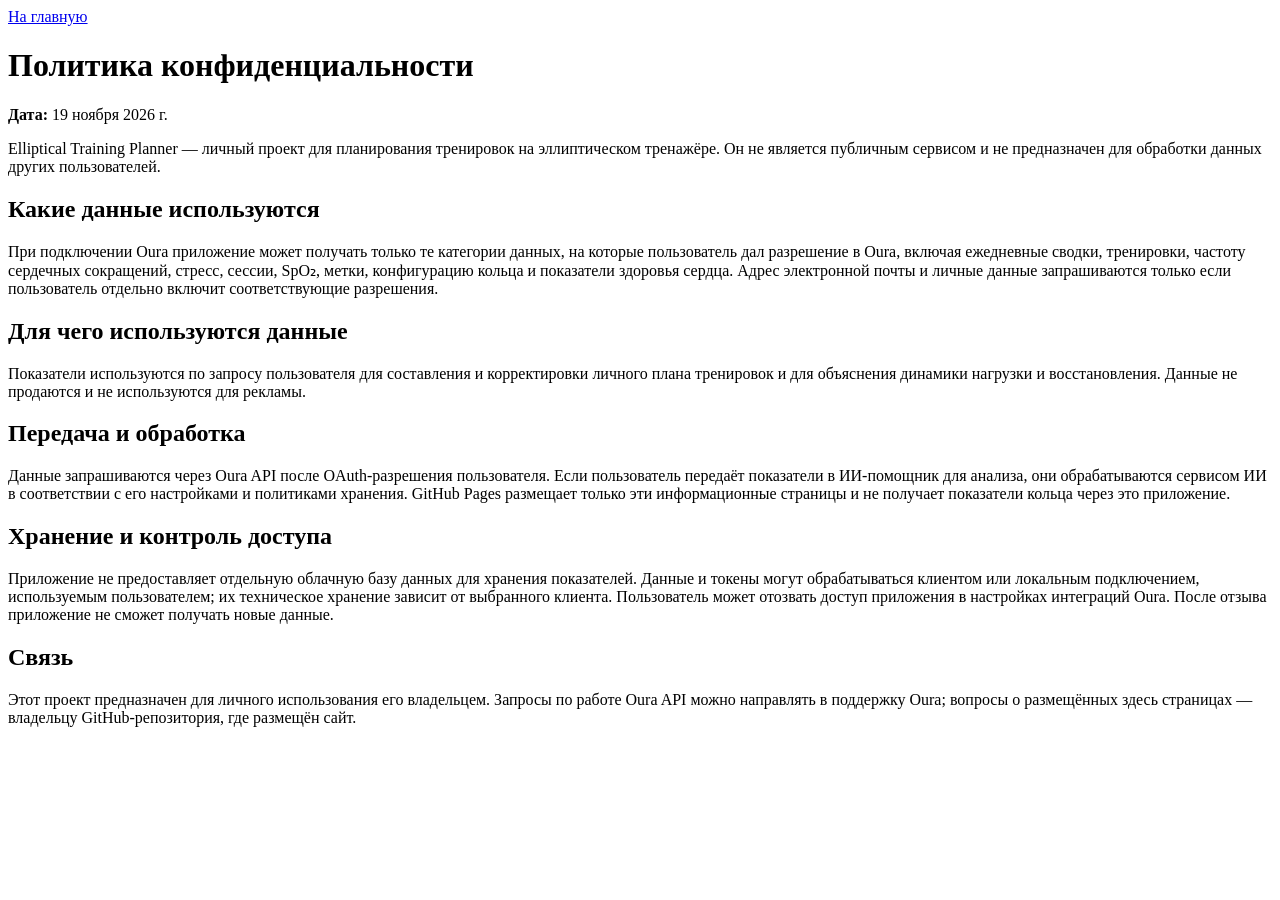
==== privacy.html @ 871662a0 "Add privacy.html for Oura training planner" ====
<!doctype html>
<html lang="ru">
<head>
  <meta charset="utf-8">
  <meta name="viewport" content="width=device-width, initial-scale=1">
  <title>Политика конфиденциальности — Elliptical Training Planner</title>
  <link rel="stylesheet" href="style.css">
</head>
<body>
  <main>
    <a href="index.html">На главную</a>
    <h1>Политика конфиденциальности</h1>
    <p><strong>Дата:</strong> 19 ноября 2026 г.</p>
    <p>Elliptical Training Planner — личный проект для планирования тренировок на эллиптическом тренажёре. Он не является публичным сервисом и не предназначен для обработки данных других пользователей.</p>
    <h2>Какие данные используются</h2>
    <p>При подключении Oura приложение может получать только те категории данных, на которые пользователь дал разрешение в Oura, включая ежедневные сводки, тренировки, частоту сердечных сокращений, стресс, сессии, SpO₂, метки, конфигурацию кольца и показатели здоровья сердца. Адрес электронной почты и личные данные запрашиваются только если пользователь отдельно включит соответствующие разрешения.</p>
    <h2>Для чего используются данные</h2>
    <p>Показатели используются по запросу пользователя для составления и корректировки личного плана тренировок и для объяснения динамики нагрузки и восстановления. Данные не продаются и не используются для рекламы.</p>
    <h2>Передача и обработка</h2>
    <p>Данные запрашиваются через Oura API после OAuth-разрешения пользователя. Если пользователь передаёт показатели в ИИ-помощник для анализа, они обрабатываются сервисом ИИ в соответствии с его настройками и политиками хранения. GitHub Pages размещает только эти информационные страницы и не получает показатели кольца через это приложение.</p>
    <h2>Хранение и контроль доступа</h2>
    <p>Приложение не предоставляет отдельную облачную базу данных для хранения показателей. Данные и токены могут обрабатываться клиентом или локальным подключением, используемым пользователем; их техническое хранение зависит от выбранного клиента. Пользователь может отозвать доступ приложения в настройках интеграций Oura. После отзыва приложение не сможет получать новые данные.</p>
    <h2>Связь</h2>
    <p>Этот проект предназначен для личного использования его владельцем. Запросы по работе Oura API можно направлять в поддержку Oura; вопросы о размещённых здесь страницах — владельцу GitHub-репозитория, где размещён сайт.</p>
  </main>
</body>
</html>
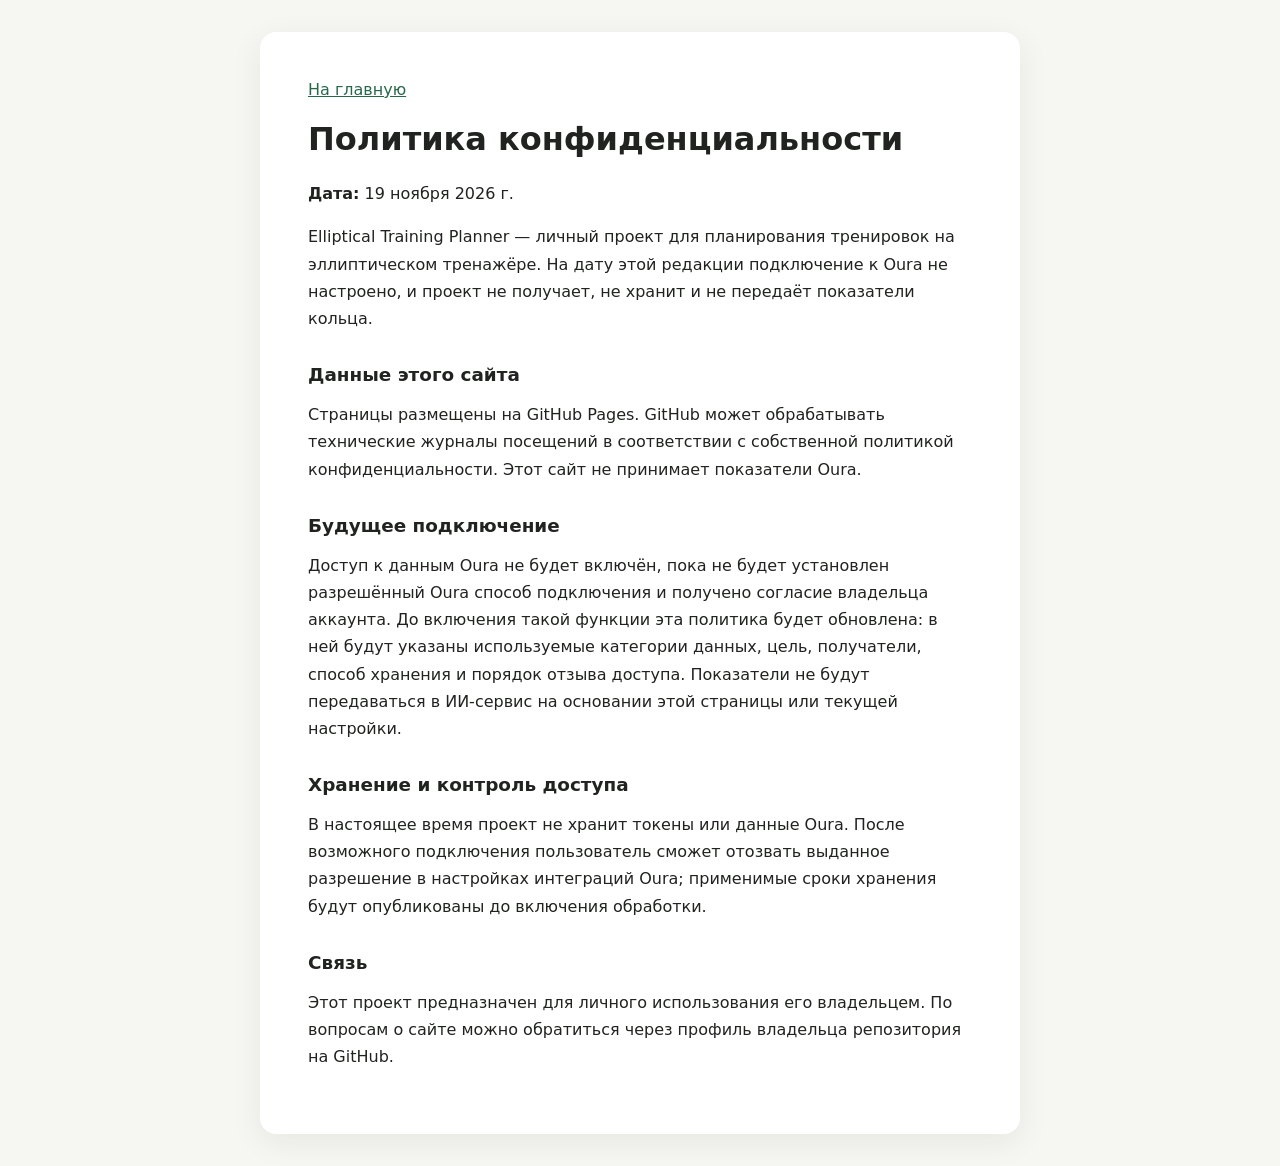
==== commit e9f694f2: "Clarify Oura integration is not active yet" ====
--- a/privacy.html
+++ b/privacy.html
@@ -11,17 +11,15 @@
     <a href="index.html">На главную</a>
     <h1>Политика конфиденциальности</h1>
     <p><strong>Дата:</strong> 19 ноября 2026 г.</p>
-    <p>Elliptical Training Planner — личный проект для планирования тренировок на эллиптическом тренажёре. Он не является публичным сервисом и не предназначен для обработки данных других пользователей.</p>
-    <h2>Какие данные используются</h2>
-    <p>При подключении Oura приложение может получать только те категории данных, на которые пользователь дал разрешение в Oura, включая ежедневные сводки, тренировки, частоту сердечных сокращений, стресс, сессии, SpO₂, метки, конфигурацию кольца и показатели здоровья сердца. Адрес электронной почты и личные данные запрашиваются только если пользователь отдельно включит соответствующие разрешения.</p>
-    <h2>Для чего используются данные</h2>
-    <p>Показатели используются по запросу пользователя для составления и корректировки личного плана тренировок и для объяснения динамики нагрузки и восстановления. Данные не продаются и не используются для рекламы.</p>
-    <h2>Передача и обработка</h2>
-    <p>Данные запрашиваются через Oura API после OAuth-разрешения пользователя. Если пользователь передаёт показатели в ИИ-помощник для анализа, они обрабатываются сервисом ИИ в соответствии с его настройками и политиками хранения. GitHub Pages размещает только эти информационные страницы и не получает показатели кольца через это приложение.</p>
+    <p>Elliptical Training Planner — личный проект для планирования тренировок на эллиптическом тренажёре. На дату этой редакции подключение к Oura не настроено, и проект не получает, не хранит и не передаёт показатели кольца.</p>
+    <h2>Данные этого сайта</h2>
+    <p>Страницы размещены на GitHub Pages. GitHub может обрабатывать технические журналы посещений в соответствии с собственной политикой конфиденциальности. Этот сайт не принимает показатели Oura.</p>
+    <h2>Будущее подключение</h2>
+    <p>Доступ к данным Oura не будет включён, пока не будет установлен разрешённый Oura способ подключения и получено согласие владельца аккаунта. До включения такой функции эта политика будет обновлена: в ней будут указаны используемые категории данных, цель, получатели, способ хранения и порядок отзыва доступа. Показатели не будут передаваться в ИИ-сервис на основании этой страницы или текущей настройки.</p>
     <h2>Хранение и контроль доступа</h2>
-    <p>Приложение не предоставляет отдельную облачную базу данных для хранения показателей. Данные и токены могут обрабатываться клиентом или локальным подключением, используемым пользователем; их техническое хранение зависит от выбранного клиента. Пользователь может отозвать доступ приложения в настройках интеграций Oura. После отзыва приложение не сможет получать новые данные.</p>
+    <p>В настоящее время проект не хранит токены или данные Oura. После возможного подключения пользователь сможет отозвать выданное разрешение в настройках интеграций Oura; применимые сроки хранения будут опубликованы до включения обработки.</p>
     <h2>Связь</h2>
-    <p>Этот проект предназначен для личного использования его владельцем. Запросы по работе Oura API можно направлять в поддержку Oura; вопросы о размещённых здесь страницах — владельцу GitHub-репозитория, где размещён сайт.</p>
+    <p>Этот проект предназначен для личного использования его владельцем. По вопросам о сайте можно обратиться через профиль владельца репозитория на GitHub.</p>
   </main>
 </body>
 </html>
--- a/style.css
+++ b/style.css
@@ -0,0 +1,10 @@
+:root { color-scheme: light; font-family: system-ui, sans-serif; color: #20231f; background: #f6f7f2; }
+* { box-sizing: border-box; }
+body { margin: 0; padding: 2rem 1rem; }
+main { max-width: 760px; margin: 0 auto; padding: clamp(1.25rem, 4vw, 3rem); background: white; border-radius: 1rem; box-shadow: 0 8px 32px #16220c12; }
+h1 { line-height: 1.2; }
+h2 { margin-top: 2rem; font-size: 1.15rem; }
+p { line-height: 1.7; }
+nav { display: flex; flex-wrap: wrap; gap: 1rem; margin-top: 2rem; }
+a { color: #27684a; }
+
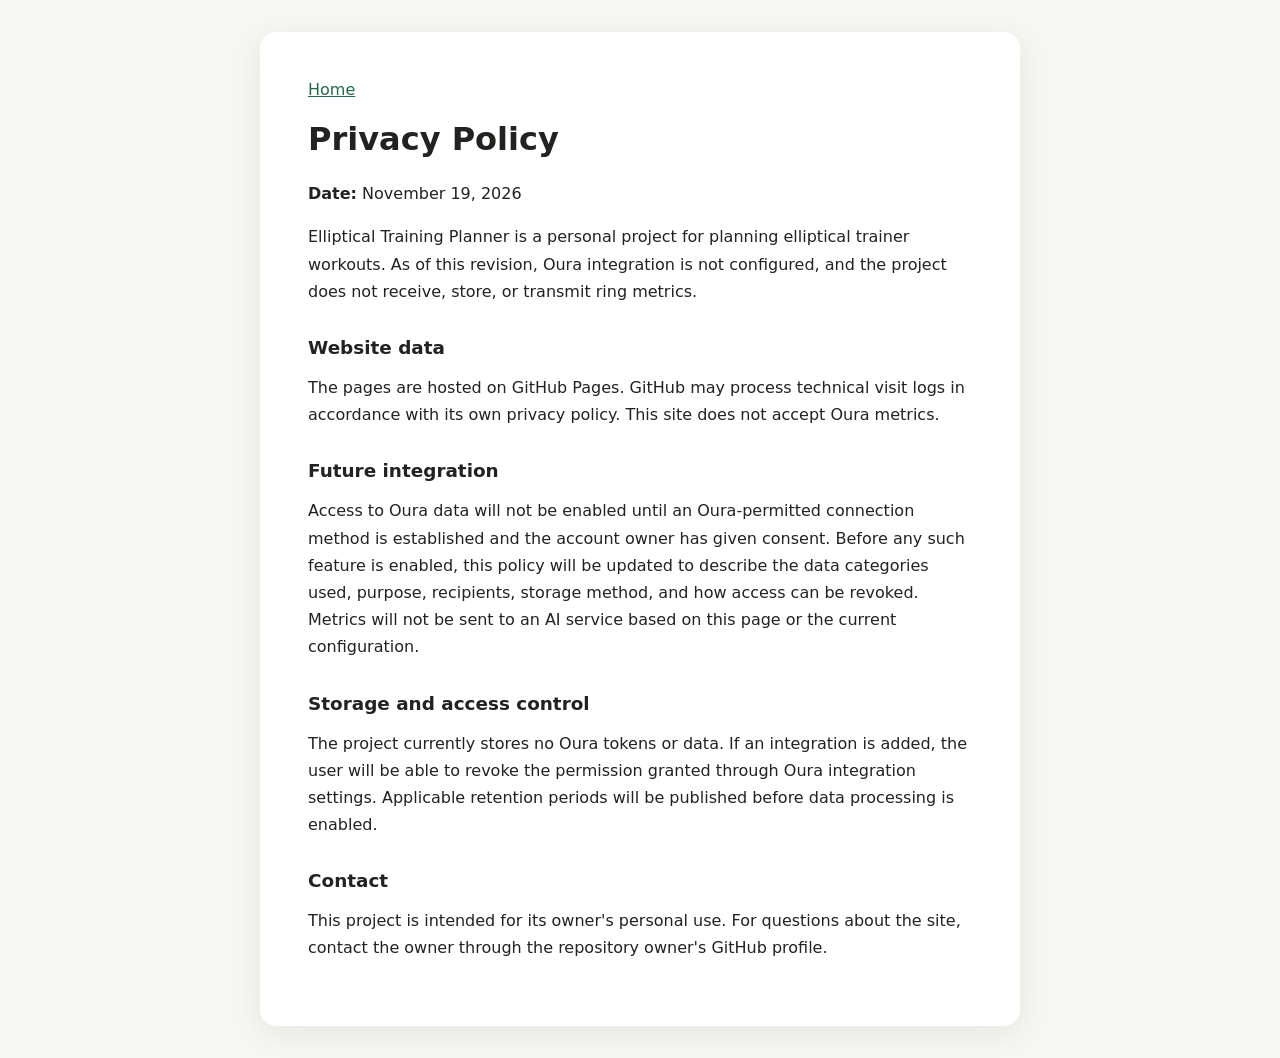
==== commit 06395679: "Translate privacy policy to English" ====
--- a/privacy.html
+++ b/privacy.html
@@ -1,26 +1,25 @@
 <!doctype html>
-<html lang="ru">
+<html lang="en">
 <head>
   <meta charset="utf-8">
   <meta name="viewport" content="width=device-width, initial-scale=1">
-  <title>Политика конфиденциальности — Elliptical Training Planner</title>
+  <title>Privacy Policy — Elliptical Training Planner</title>
   <link rel="stylesheet" href="style.css">
 </head>
 <body>
   <main>
-    <a href="index.html">На главную</a>
-    <h1>Политика конфиденциальности</h1>
-    <p><strong>Дата:</strong> 19 ноября 2026 г.</p>
-    <p>Elliptical Training Planner — личный проект для планирования тренировок на эллиптическом тренажёре. На дату этой редакции подключение к Oura не настроено, и проект не получает, не хранит и не передаёт показатели кольца.</p>
-    <h2>Данные этого сайта</h2>
-    <p>Страницы размещены на GitHub Pages. GitHub может обрабатывать технические журналы посещений в соответствии с собственной политикой конфиденциальности. Этот сайт не принимает показатели Oura.</p>
-    <h2>Будущее подключение</h2>
-    <p>Доступ к данным Oura не будет включён, пока не будет установлен разрешённый Oura способ подключения и получено согласие владельца аккаунта. До включения такой функции эта политика будет обновлена: в ней будут указаны используемые категории данных, цель, получатели, способ хранения и порядок отзыва доступа. Показатели не будут передаваться в ИИ-сервис на основании этой страницы или текущей настройки.</p>
-    <h2>Хранение и контроль доступа</h2>
-    <p>В настоящее время проект не хранит токены или данные Oura. После возможного подключения пользователь сможет отозвать выданное разрешение в настройках интеграций Oura; применимые сроки хранения будут опубликованы до включения обработки.</p>
-    <h2>Связь</h2>
-    <p>Этот проект предназначен для личного использования его владельцем. По вопросам о сайте можно обратиться через профиль владельца репозитория на GitHub.</p>
+    <a href="index.html">Home</a>
+    <h1>Privacy Policy</h1>
+    <p><strong>Date:</strong> November 19, 2026</p>
+    <p>Elliptical Training Planner is a personal project for planning elliptical trainer workouts. As of this revision, Oura integration is not configured, and the project does not receive, store, or transmit ring metrics.</p>
+    <h2>Website data</h2>
+    <p>The pages are hosted on GitHub Pages. GitHub may process technical visit logs in accordance with its own privacy policy. This site does not accept Oura metrics.</p>
+    <h2>Future integration</h2>
+    <p>Access to Oura data will not be enabled until an Oura-permitted connection method is established and the account owner has given consent. Before any such feature is enabled, this policy will be updated to describe the data categories used, purpose, recipients, storage method, and how access can be revoked. Metrics will not be sent to an AI service based on this page or the current configuration.</p>
+    <h2>Storage and access control</h2>
+    <p>The project currently stores no Oura tokens or data. If an integration is added, the user will be able to revoke the permission granted through Oura integration settings. Applicable retention periods will be published before data processing is enabled.</p>
+    <h2>Contact</h2>
+    <p>This project is intended for its owner's personal use. For questions about the site, contact the owner through the repository owner's GitHub profile.</p>
   </main>
 </body>
 </html>
-
